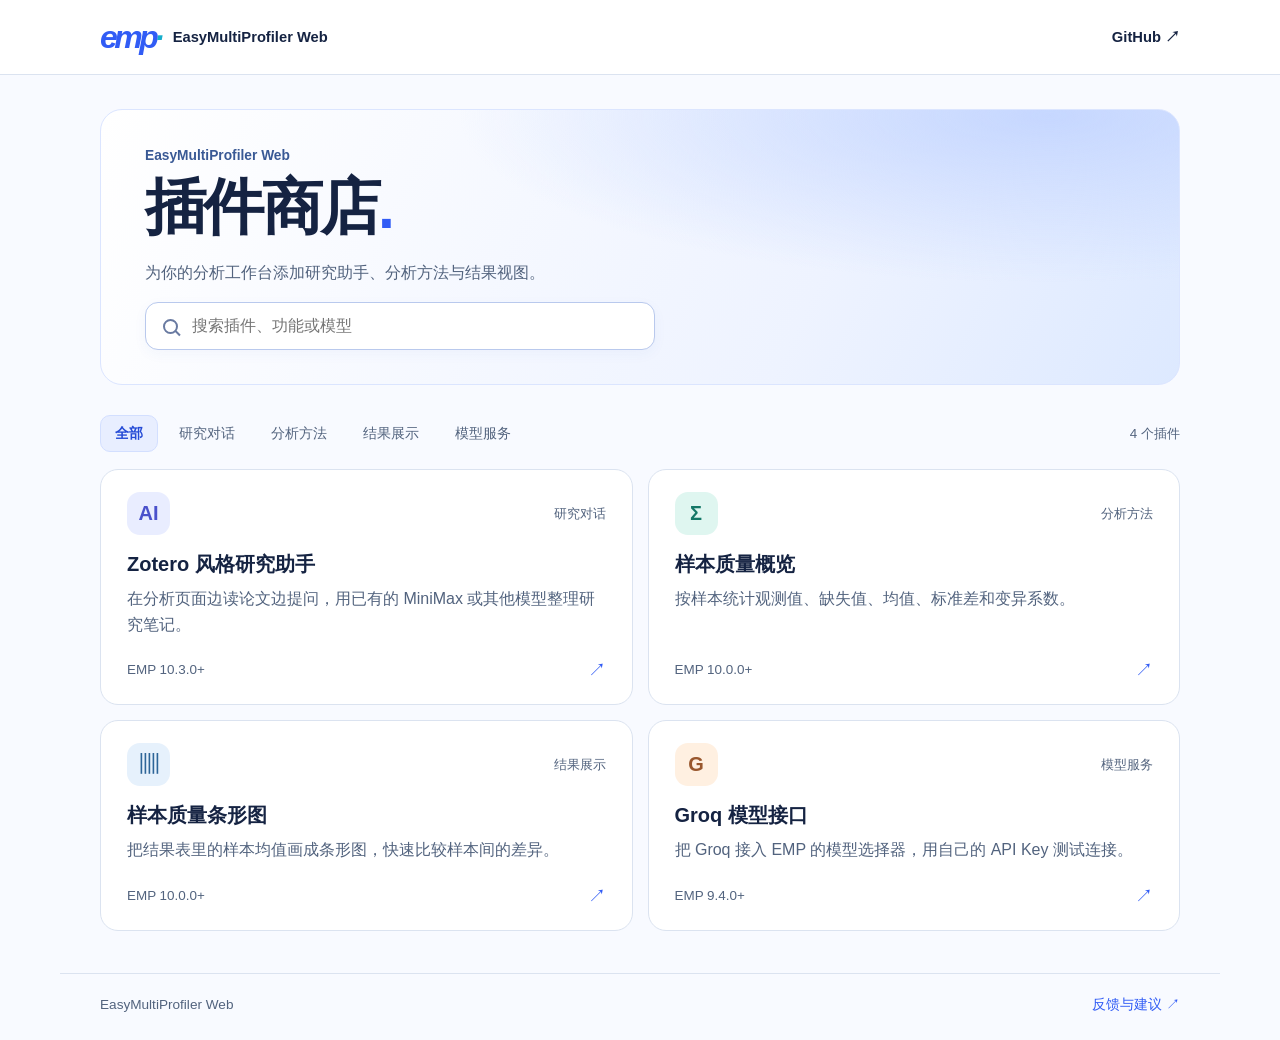
==== index.html @ 1d755b8f "Launch the EMP Web plugin store with four downloadable plugins" ====
<!doctype html>
<html lang="zh-CN"><head><meta charset="utf-8"><meta name="viewport" content="width=device-width, initial-scale=1"><meta name="description" content="浏览、筛选和下载 EasyMultiProfiler Web 插件。"><title>插件商店 · EMP Web</title><link rel="stylesheet" href="./store.css"></head>
<body><header><nav aria-label="主导航"><a class="brand" href="./index.html"><b>emp<span>·</span></b><span>EasyMultiProfiler Web</span></a><a class="repo" href="https://github.com/xielab2017/EasyMultiProfiler-Web-Plugins">GitHub ↗</a></nav></header><main><section class="intro"><div class="eyebrow">EasyMultiProfiler Web</div><h1>插件商店<span>.</span></h1><p>为你的分析工作台添加研究助手、分析方法与结果视图。</p><form role="search" onsubmit="return false"><span aria-hidden="true" class="magnifier"></span><input type="search" id="search" aria-label="搜索插件" placeholder="搜索插件、功能或模型"></form></section><section class="list" aria-label="插件目录"><div class="toolbar"><div class="filters" aria-label="插件类型"><button type="button" aria-pressed="true" data-filter="全部">全部</button><button type="button" aria-pressed="false" data-filter="研究对话">研究对话</button><button type="button" aria-pressed="false" data-filter="分析方法">分析方法</button><button type="button" aria-pressed="false" data-filter="结果展示">结果展示</button><button type="button" aria-pressed="false" data-filter="模型服务">模型服务</button></div><span id="count" role="status">4 个插件</span></div><div class="grid"><article class="card" data-kind="研究对话" data-search="zotero-style-chat Zotero 风格研究助手 · Research Chat"><div class="meta"><span class="icon icon-0" aria-hidden="true">AI</span><span>研究对话</span></div><h2><a href="examples/zotero-style-chat/">Zotero 风格研究助手</a></h2><p>在分析页面边读论文边提问，用已有的 MiniMax 或其他模型整理研究笔记。</p><div class="cardfoot"><span>EMP 10.3.0+</span><span aria-hidden="true">↗</span></div></article><article class="card" data-kind="分析方法" data-search="sample-quality Sample quality summary"><div class="meta"><span class="icon icon-1" aria-hidden="true">Σ</span><span>分析方法</span></div><h2><a href="examples/sample-quality/">样本质量概览</a></h2><p>按样本统计观测值、缺失值、均值、标准差和变异系数。</p><div class="cardfoot"><span>EMP 10.0.0+</span><span aria-hidden="true">↗</span></div></article><article class="card" data-kind="结果展示" data-search="quality-bars Sample quality bars"><div class="meta"><span class="icon icon-2" aria-hidden="true">▥</span><span>结果展示</span></div><h2><a href="examples/quality-bars/">样本质量条形图</a></h2><p>把结果表里的样本均值画成条形图，快速比较样本间的差异。</p><div class="cardfoot"><span>EMP 10.0.0+</span><span aria-hidden="true">↗</span></div></article><article class="card" data-kind="模型服务" data-search="groq Groq"><div class="meta"><span class="icon icon-3" aria-hidden="true">G</span><span>模型服务</span></div><h2><a href="ai-providers/groq/">Groq 模型接口</a></h2><p>把 Groq 接入 EMP 的模型选择器，用自己的 API Key 测试连接。</p><div class="cardfoot"><span>EMP 9.4.0+</span><span aria-hidden="true">↗</span></div></article></div><p id="empty" hidden>没有匹配的插件。请尝试其他关键词或类型。</p></section><script src="store.js" defer></script></main><footer><span>EasyMultiProfiler Web</span><a href="https://github.com/xielab2017/EasyMultiProfiler-Web-Plugins/issues" class="">反馈与建议 ↗</a></footer></body></html>
---- store.css ----
:root{color-scheme:light;--blue:#315cf5;--ink:#152342;--muted:#52637e;--line:#dbe3f0;font-family:Inter,-apple-system,BlinkMacSystemFont,"PingFang SC","Microsoft YaHei",sans-serif;color:var(--ink);background:#f8faff}
*{box-sizing:border-box}body{margin:0}a{color:var(--blue);text-decoration:none}a:hover{text-decoration:underline}a:focus-visible,button:focus-visible,input:focus-visible{outline:3px solid #416bff;outline-offset:4px}header{background:#fff;border-bottom:1px solid var(--line)}nav,main,footer{max-width:1160px;margin:auto;padding:0 40px}nav{min-height:74px;display:flex;align-items:center;justify-content:space-between}.brand{display:flex;align-items:center;gap:12px;color:var(--ink);font-size:.92rem;font-weight:650}.brand b{font:800 italic 2rem/.9 Arial,sans-serif;color:var(--blue);letter-spacing:-.11em}.brand b span{color:#16aecc}.repo,.source,.back a{font-size:.92rem;font-weight:600}.repo{color:var(--ink)}.intro{margin-top:34px;padding:38px 44px 34px;border:1px solid #dbe5ff;border-radius:22px;background:radial-gradient(ellipse at 88% 2%,#c6d7ff 0%,transparent 44%),linear-gradient(115deg,#fff 0%,#eef3ff 66%,#dde9ff 100%)}.eyebrow{color:#395995;font-size:.86rem;font-weight:650;margin:0 0 10px}.intro h1,.detail h1{margin:0;font-weight:740;letter-spacing:-.045em}.intro h1{font-size:clamp(2.4rem,5vw,3.8rem);line-height:1.15}.intro h1 span{color:var(--blue)}.intro p,.lead{color:var(--muted);line-height:1.7}.intro form{max-width:510px;display:flex;align-items:center;gap:12px;background:#fff;border:1px solid #b9c9ed;border-radius:13px;padding:0 17px;box-shadow:0 4px 14px #2e54b80b}.intro input{width:100%;min-height:46px;border:0;background:none;font:inherit;color:inherit}.magnifier{display:inline-block;position:relative;width:15px;height:15px;flex:none;border:2px solid #697aa1;border-radius:50%}.magnifier:after{content:"";position:absolute;width:7px;height:2px;background:#697aa1;transform:rotate(45deg);right:-5px;bottom:-2px}.toolbar,.meta,.cardfoot,.detailhead,.facts,footer{display:flex;align-items:center}.toolbar{justify-content:space-between;margin:30px 0 17px;gap:12px}.filters{display:flex;flex-wrap:wrap;gap:6px}.filters button{padding:8px 14px;border:1px solid transparent;background:transparent;color:var(--muted);font:inherit;font-size:.9rem;border-radius:10px;cursor:pointer}.filters button[aria-pressed=true]{background:#e8eeff;border-color:#d3dfff;color:#254bd6;font-weight:650}#count{color:var(--muted);white-space:nowrap;font-size:.84rem}.grid{display:grid;grid-template-columns:repeat(2,minmax(0,1fr));gap:15px}.card,.detail,.guide{background:white;border:1px solid var(--line);border-radius:18px;padding:22px 26px}.card{display:flex;flex-direction:column;position:relative;transition:border-color .15s,box-shadow .15s}.card:hover,.card:focus-within{border-color:#aabcf6;box-shadow:0 5px 22px #243b7710}.card h2{font-size:1.25rem;margin:16px 0 0}.card h2 a{color:var(--ink)}.card h2 a:after{content:"";position:absolute;inset:0;border-radius:18px}.meta,.cardfoot{justify-content:space-between;color:var(--muted);font-size:.84rem}.icon{height:43px;width:43px;display:grid;place-items:center;font:700 1.25rem Inter,Arial,sans-serif;border-radius:13px}.icon-0{background:#e9edff;color:#4a51cb}.icon-1{background:#dff6f0;color:#147867}.icon-2{background:#e6f1fc;color:#2d6598}.icon-3{background:#fff0e1;color:#99572d}.card p{color:var(--muted);line-height:1.6;margin:8px 0 20px}.cardfoot{margin-top:auto}.cardfoot span:last-child{color:var(--blue);font-size:1.15rem}footer{justify-content:space-between;border-top:1px solid var(--line);margin-top:42px;padding-top:22px;padding-bottom:26px;font-size:.85rem;color:var(--muted)}.back{margin:24px 0}.detail{background:linear-gradient(118deg,#fff,#eef3ff);padding:32px}.detailhead{gap:16px}.detailhead .icon{width:56px;height:56px}.detail h1{font-size:clamp(1.6rem,4vw,2.5rem)}.facts{gap:16px;margin:18px 0;color:var(--muted);font-size:.9rem}.primary{display:inline-block;padding:12px 18px;background:var(--blue);border-radius:10px;color:white;font-weight:bold}.source{margin-left:12px}.guide{margin-top:20px;line-height:1.75}.guide h2{font-size:1.15rem;margin:18px 0 6px}.guide h2:first-child{margin-top:0}.guide ol{padding-left:1.6em}.guide p,.guide li{color:var(--muted)}.guide li{padding:4px 0}[hidden]{display:none!important}@media(max-width:650px){nav,main,footer{padding-inline:16px}nav{min-height:60px}.intro{padding:26px 20px;margin-top:16px}.toolbar{align-items:flex-start;flex-direction:column;margin-top:20px}.filters{gap:2px}.filters button{padding:7px 9px}.grid{grid-template-columns:1fr}.card,.guide,.detail{padding:19px}.brand{font-size:.8rem}.source{display:inline-block;margin-top:8px}footer{gap:10px}}
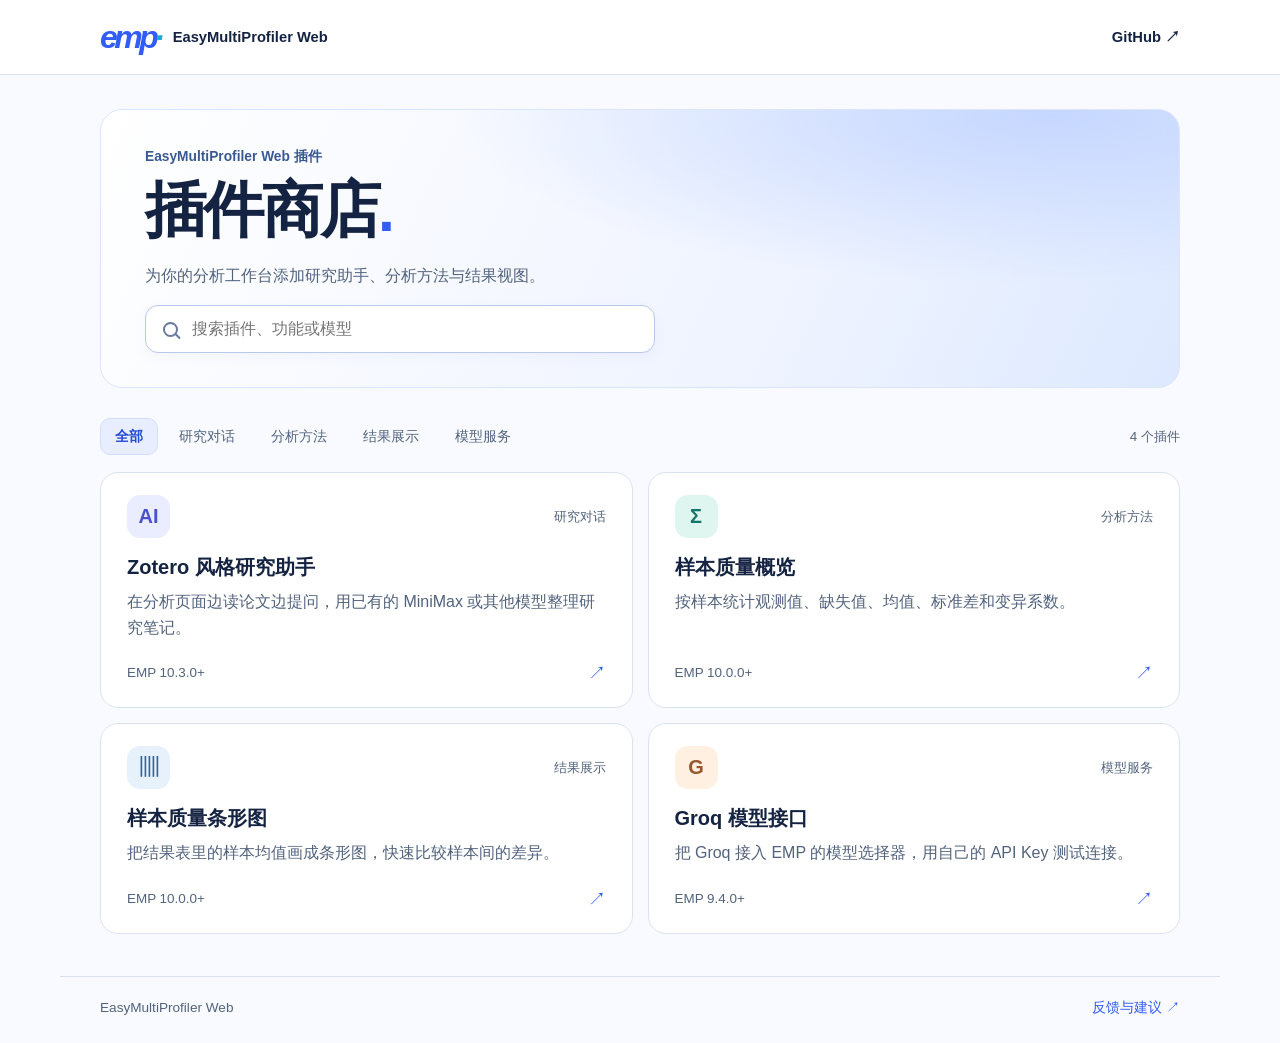
==== commit 6fed89d2: "Link plugin pages to EMP installation and publish the verified catalog" ====
--- a/index.html
+++ b/index.html
@@ -1,3 +1,3 @@
 <!doctype html>
-<html lang="zh-CN"><head><meta charset="utf-8"><meta name="viewport" content="width=device-width, initial-scale=1"><meta name="description" content="浏览、筛选和下载 EasyMultiProfiler Web 插件。"><title>插件商店 · EMP Web</title><link rel="stylesheet" href="./store.css"></head>
-<body><header><nav aria-label="主导航"><a class="brand" href="./index.html"><b>emp<span>·</span></b><span>EasyMultiProfiler Web</span></a><a class="repo" href="https://github.com/xielab2017/EasyMultiProfiler-Web-Plugins">GitHub ↗</a></nav></header><main><section class="intro"><div class="eyebrow">EasyMultiProfiler Web</div><h1>插件商店<span>.</span></h1><p>为你的分析工作台添加研究助手、分析方法与结果视图。</p><form role="search" onsubmit="return false"><span aria-hidden="true" class="magnifier"></span><input type="search" id="search" aria-label="搜索插件" placeholder="搜索插件、功能或模型"></form></section><section class="list" aria-label="插件目录"><div class="toolbar"><div class="filters" aria-label="插件类型"><button type="button" aria-pressed="true" data-filter="全部">全部</button><button type="button" aria-pressed="false" data-filter="研究对话">研究对话</button><button type="button" aria-pressed="false" data-filter="分析方法">分析方法</button><button type="button" aria-pressed="false" data-filter="结果展示">结果展示</button><button type="button" aria-pressed="false" data-filter="模型服务">模型服务</button></div><span id="count" role="status">4 个插件</span></div><div class="grid"><article class="card" data-kind="研究对话" data-search="zotero-style-chat Zotero 风格研究助手 · Research Chat"><div class="meta"><span class="icon icon-0" aria-hidden="true">AI</span><span>研究对话</span></div><h2><a href="examples/zotero-style-chat/">Zotero 风格研究助手</a></h2><p>在分析页面边读论文边提问，用已有的 MiniMax 或其他模型整理研究笔记。</p><div class="cardfoot"><span>EMP 10.3.0+</span><span aria-hidden="true">↗</span></div></article><article class="card" data-kind="分析方法" data-search="sample-quality Sample quality summary"><div class="meta"><span class="icon icon-1" aria-hidden="true">Σ</span><span>分析方法</span></div><h2><a href="examples/sample-quality/">样本质量概览</a></h2><p>按样本统计观测值、缺失值、均值、标准差和变异系数。</p><div class="cardfoot"><span>EMP 10.0.0+</span><span aria-hidden="true">↗</span></div></article><article class="card" data-kind="结果展示" data-search="quality-bars Sample quality bars"><div class="meta"><span class="icon icon-2" aria-hidden="true">▥</span><span>结果展示</span></div><h2><a href="examples/quality-bars/">样本质量条形图</a></h2><p>把结果表里的样本均值画成条形图，快速比较样本间的差异。</p><div class="cardfoot"><span>EMP 10.0.0+</span><span aria-hidden="true">↗</span></div></article><article class="card" data-kind="模型服务" data-search="groq Groq"><div class="meta"><span class="icon icon-3" aria-hidden="true">G</span><span>模型服务</span></div><h2><a href="ai-providers/groq/">Groq 模型接口</a></h2><p>把 Groq 接入 EMP 的模型选择器，用自己的 API Key 测试连接。</p><div class="cardfoot"><span>EMP 9.4.0+</span><span aria-hidden="true">↗</span></div></article></div><p id="empty" hidden>没有匹配的插件。请尝试其他关键词或类型。</p></section><script src="store.js" defer></script></main><footer><span>EasyMultiProfiler Web</span><a href="https://github.com/xielab2017/EasyMultiProfiler-Web-Plugins/issues" class="">反馈与建议 ↗</a></footer></body></html>+<html lang="zh-CN"><head><meta charset="utf-8"><meta name="viewport" content="width=device-width, initial-scale=1"><meta name="description" content="浏览、筛选和下载 EasyMultiProfiler Web 插件。"><title>EasyMultiProfiler Web 插件 · EMP Web</title><link rel="stylesheet" href="./store.css"></head>
+<body><header><nav aria-label="主导航"><a class="brand" href="./index.html"><b>emp<span>·</span></b><span>EasyMultiProfiler Web</span></a><a class="repo" href="https://github.com/xielab2017/EasyMultiProfiler-Web-Plugins">GitHub ↗</a></nav></header><main><section class="intro"><div class="eyebrow">EasyMultiProfiler Web 插件</div><h1>插件商店<span>.</span></h1><p>为你的分析工作台添加研究助手、分析方法与结果视图。</p><form role="search" onsubmit="return false"><span aria-hidden="true" class="magnifier"></span><input type="search" id="search" aria-label="搜索插件" placeholder="搜索插件、功能或模型"></form></section><section class="list" aria-label="插件目录"><div class="toolbar"><div class="filters" aria-label="插件类型"><button type="button" aria-pressed="true" data-filter="全部">全部</button><button type="button" aria-pressed="false" data-filter="研究对话">研究对话</button><button type="button" aria-pressed="false" data-filter="分析方法">分析方法</button><button type="button" aria-pressed="false" data-filter="结果展示">结果展示</button><button type="button" aria-pressed="false" data-filter="模型服务">模型服务</button></div><span id="count" role="status">4 个插件</span></div><div class="grid"><article class="card" data-kind="研究对话" data-search="zotero-style-chat Zotero 风格研究助手 · Research Chat"><div class="meta"><span class="icon icon-0" aria-hidden="true">AI</span><span>研究对话</span></div><h2><a href="examples/zotero-style-chat/">Zotero 风格研究助手</a></h2><p>在分析页面边读论文边提问，用已有的 MiniMax 或其他模型整理研究笔记。</p><div class="cardfoot"><span>EMP 10.3.0+</span><span aria-hidden="true">↗</span></div></article><article class="card" data-kind="分析方法" data-search="sample-quality Sample quality summary"><div class="meta"><span class="icon icon-1" aria-hidden="true">Σ</span><span>分析方法</span></div><h2><a href="examples/sample-quality/">样本质量概览</a></h2><p>按样本统计观测值、缺失值、均值、标准差和变异系数。</p><div class="cardfoot"><span>EMP 10.0.0+</span><span aria-hidden="true">↗</span></div></article><article class="card" data-kind="结果展示" data-search="quality-bars Sample quality bars"><div class="meta"><span class="icon icon-2" aria-hidden="true">▥</span><span>结果展示</span></div><h2><a href="examples/quality-bars/">样本质量条形图</a></h2><p>把结果表里的样本均值画成条形图，快速比较样本间的差异。</p><div class="cardfoot"><span>EMP 10.0.0+</span><span aria-hidden="true">↗</span></div></article><article class="card" data-kind="模型服务" data-search="groq Groq"><div class="meta"><span class="icon icon-3" aria-hidden="true">G</span><span>模型服务</span></div><h2><a href="ai-providers/groq/">Groq 模型接口</a></h2><p>把 Groq 接入 EMP 的模型选择器，用自己的 API Key 测试连接。</p><div class="cardfoot"><span>EMP 9.4.0+</span><span aria-hidden="true">↗</span></div></article></div><p id="empty" hidden>没有匹配的插件。请尝试其他关键词或类型。</p></section><script src="store.js" defer></script></main><footer><span>EasyMultiProfiler Web</span><a href="https://github.com/xielab2017/EasyMultiProfiler-Web-Plugins/issues" class="">反馈与建议 ↗</a></footer></body></html>
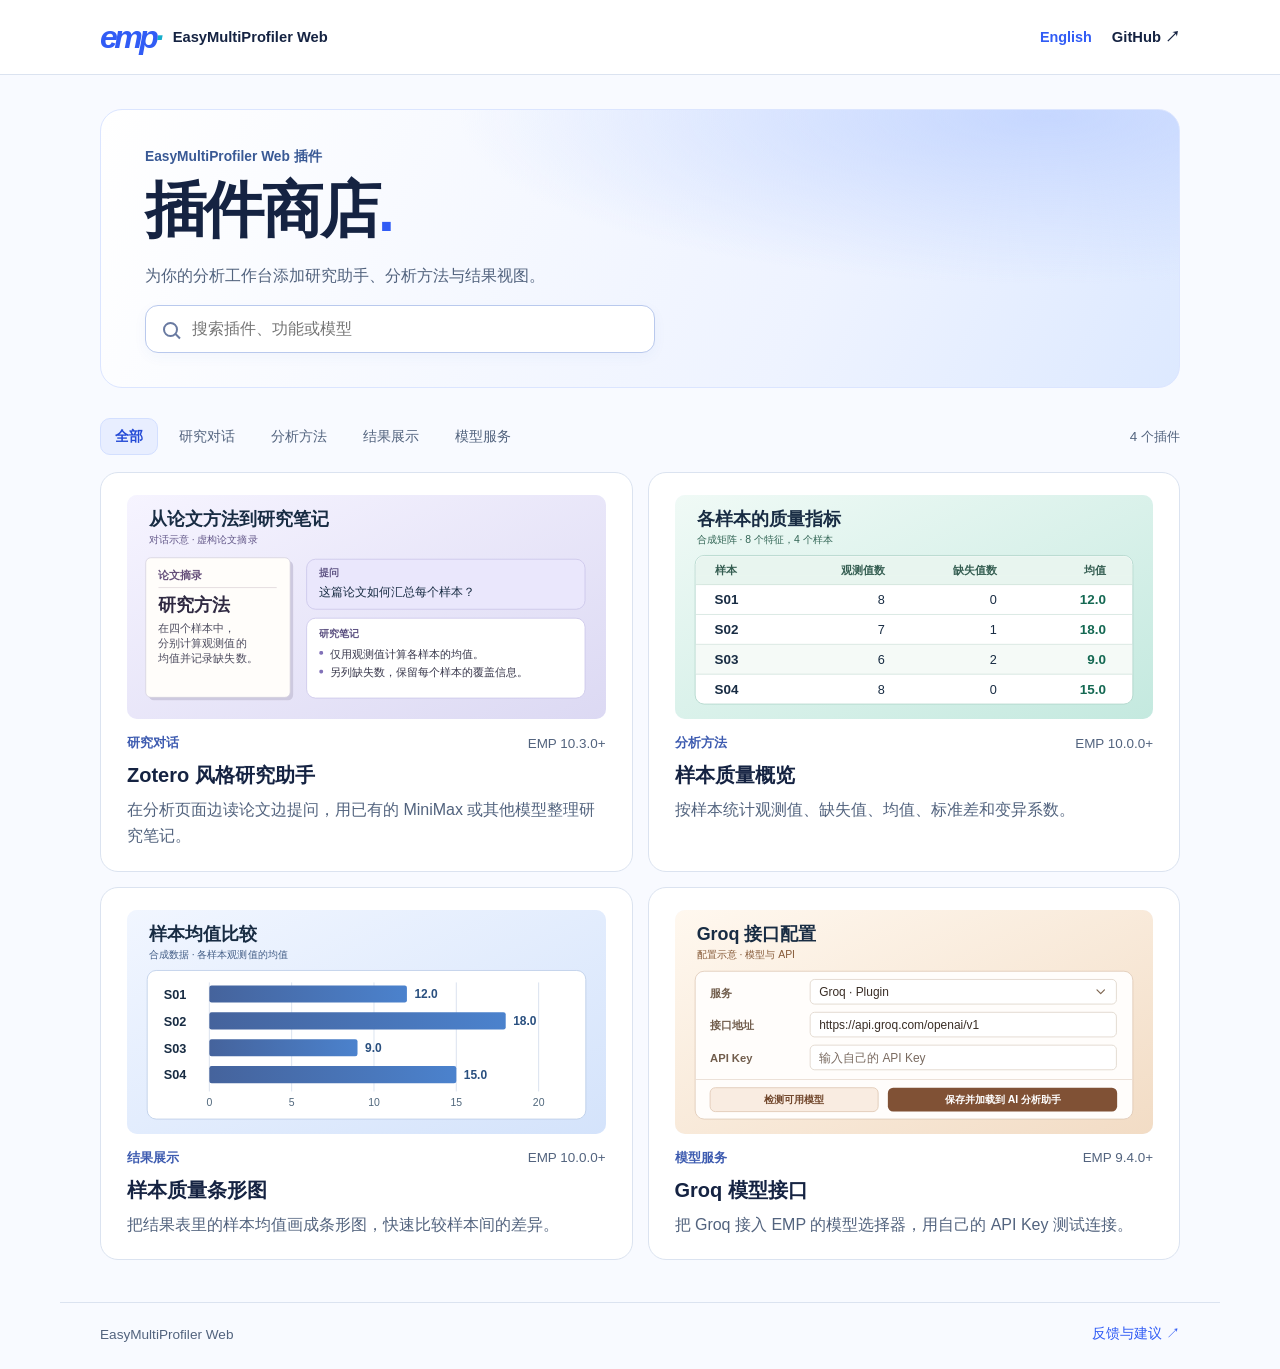
==== commit d2e67897: "Publish bilingual plugin pages and eight illustrated previews" ====
--- a/index.html
+++ b/index.html
@@ -1,3 +1,4 @@
 <!doctype html>
-<html lang="zh-CN"><head><meta charset="utf-8"><meta name="viewport" content="width=device-width, initial-scale=1"><meta name="description" content="浏览、筛选和下载 EasyMultiProfiler Web 插件。"><title>EasyMultiProfiler Web 插件 · EMP Web</title><link rel="stylesheet" href="./store.css"></head>
-<body><header><nav aria-label="主导航"><a class="brand" href="./index.html"><b>emp<span>·</span></b><span>EasyMultiProfiler Web</span></a><a class="repo" href="https://github.com/xielab2017/EasyMultiProfiler-Web-Plugins">GitHub ↗</a></nav></header><main><section class="intro"><div class="eyebrow">EasyMultiProfiler Web 插件</div><h1>插件商店<span>.</span></h1><p>为你的分析工作台添加研究助手、分析方法与结果视图。</p><form role="search" onsubmit="return false"><span aria-hidden="true" class="magnifier"></span><input type="search" id="search" aria-label="搜索插件" placeholder="搜索插件、功能或模型"></form></section><section class="list" aria-label="插件目录"><div class="toolbar"><div class="filters" aria-label="插件类型"><button type="button" aria-pressed="true" data-filter="全部">全部</button><button type="button" aria-pressed="false" data-filter="研究对话">研究对话</button><button type="button" aria-pressed="false" data-filter="分析方法">分析方法</button><button type="button" aria-pressed="false" data-filter="结果展示">结果展示</button><button type="button" aria-pressed="false" data-filter="模型服务">模型服务</button></div><span id="count" role="status">4 个插件</span></div><div class="grid"><article class="card" data-kind="研究对话" data-search="zotero-style-chat Zotero 风格研究助手 · Research Chat"><div class="meta"><span class="icon icon-0" aria-hidden="true">AI</span><span>研究对话</span></div><h2><a href="examples/zotero-style-chat/">Zotero 风格研究助手</a></h2><p>在分析页面边读论文边提问，用已有的 MiniMax 或其他模型整理研究笔记。</p><div class="cardfoot"><span>EMP 10.3.0+</span><span aria-hidden="true">↗</span></div></article><article class="card" data-kind="分析方法" data-search="sample-quality Sample quality summary"><div class="meta"><span class="icon icon-1" aria-hidden="true">Σ</span><span>分析方法</span></div><h2><a href="examples/sample-quality/">样本质量概览</a></h2><p>按样本统计观测值、缺失值、均值、标准差和变异系数。</p><div class="cardfoot"><span>EMP 10.0.0+</span><span aria-hidden="true">↗</span></div></article><article class="card" data-kind="结果展示" data-search="quality-bars Sample quality bars"><div class="meta"><span class="icon icon-2" aria-hidden="true">▥</span><span>结果展示</span></div><h2><a href="examples/quality-bars/">样本质量条形图</a></h2><p>把结果表里的样本均值画成条形图，快速比较样本间的差异。</p><div class="cardfoot"><span>EMP 10.0.0+</span><span aria-hidden="true">↗</span></div></article><article class="card" data-kind="模型服务" data-search="groq Groq"><div class="meta"><span class="icon icon-3" aria-hidden="true">G</span><span>模型服务</span></div><h2><a href="ai-providers/groq/">Groq 模型接口</a></h2><p>把 Groq 接入 EMP 的模型选择器，用自己的 API Key 测试连接。</p><div class="cardfoot"><span>EMP 9.4.0+</span><span aria-hidden="true">↗</span></div></article></div><p id="empty" hidden>没有匹配的插件。请尝试其他关键词或类型。</p></section><script src="store.js" defer></script></main><footer><span>EasyMultiProfiler Web</span><a href="https://github.com/xielab2017/EasyMultiProfiler-Web-Plugins/issues" class="">反馈与建议 ↗</a></footer></body></html>+<html lang="zh-CN"><head><meta charset="utf-8"><meta name="viewport" content="width=device-width, initial-scale=1"><meta name="description" content="为你的分析工作台添加研究助手、分析方法与结果视图。"><title>EasyMultiProfiler Web 插件 · EMP Web</title><link rel="stylesheet" href="store.css"></head>
+<body><header><nav aria-label="主导航"><a class="brand" href="index.html"><b>emp<span>·</span></b><span>EasyMultiProfiler Web</span></a><div class="navlinks"><a class="language" hreflang="en" href="en/index.html" lang="en">English</a> <a href="https://github.com/xielab2017/EasyMultiProfiler-Web-Plugins" class="repo">GitHub ↗</a></div></nav></header><main><section class="intro"><div class="eyebrow">EasyMultiProfiler Web 插件</div><h1>插件商店<span>.</span></h1><p>为你的分析工作台添加研究助手、分析方法与结果视图。</p><form role="search" onsubmit="return false"><span aria-hidden="true" class="magnifier"></span><input type="search" id="search" aria-label="搜索插件" placeholder="搜索插件、功能或模型"></form></section>
+<section class="list" aria-label="插件目录"><div class="toolbar"><div class="filters" aria-label="插件类型"><button type="button" aria-pressed="true" data-filter="-1">全部</button><button type="button" aria-pressed="false" data-filter="0">研究对话</button><button type="button" aria-pressed="false" data-filter="1">分析方法</button><button type="button" aria-pressed="false" data-filter="2">结果展示</button><button type="button" aria-pressed="false" data-filter="3">模型服务</button></div><span id="count" role="status">4 个插件</span></div><div class="grid"><article class="card" data-kind="0" data-search="zotero-style-chat Zotero 风格研究助手 Zotero-style research chat 在分析页面边读论文边提问，用已有的 MiniMax 或其他模型整理研究笔记。 Read papers alongside your analysis. Use an existing MiniMax or other model connection to turn a question into a research note."><img class="plugin-preview" loading="lazy" src="assets/previews/zotero-style-chat-zh.svg" alt="研究对话示意，展示方法提问与研究笔记。"><div class="meta"><span>研究对话</span><span>EMP 10.3.0+</span></div><h2><a href="examples/zotero-style-chat/index.html" class="">Zotero 风格研究助手</a></h2><p>在分析页面边读论文边提问，用已有的 MiniMax 或其他模型整理研究笔记。</p></article><article class="card" data-kind="1" data-search="sample-quality 样本质量概览 Sample quality summary 按样本统计观测值、缺失值、均值、标准差和变异系数。 Calculate observed and missing values, mean, standard deviation and coefficient of variation for each sample."><img class="plugin-preview" loading="lazy" src="assets/previews/sample-quality-zh.svg" alt="合成样本的质量统计表示例。"><div class="meta"><span>分析方法</span><span>EMP 10.0.0+</span></div><h2><a href="examples/sample-quality/index.html" class="">样本质量概览</a></h2><p>按样本统计观测值、缺失值、均值、标准差和变异系数。</p></article><article class="card" data-kind="2" data-search="quality-bars 样本质量条形图 Sample quality bars 把结果表里的样本均值画成条形图，快速比较样本间的差异。 Compare sample means from an existing result table in a bar chart."><img class="plugin-preview" loading="lazy" src="assets/previews/quality-bars-zh.svg" alt="用与质量统计表相同的合成样本展示均值。"><div class="meta"><span>结果展示</span><span>EMP 10.0.0+</span></div><h2><a href="examples/quality-bars/index.html" class="">样本质量条形图</a></h2><p>把结果表里的样本均值画成条形图，快速比较样本间的差异。</p></article><article class="card" data-kind="3" data-search="groq Groq 模型接口 Groq model provider 把 Groq 接入 EMP 的模型选择器，用自己的 API Key 测试连接。 Add Groq to the EMP model selector and test the connection with your own API key."><img class="plugin-preview" loading="lazy" src="assets/previews/groq-zh.svg" alt="Groq 模型配置与连接操作示意。"><div class="meta"><span>模型服务</span><span>EMP 9.4.0+</span></div><h2><a href="ai-providers/groq/index.html" class="">Groq 模型接口</a></h2><p>把 Groq 接入 EMP 的模型选择器，用自己的 API Key 测试连接。</p></article></div><p id="empty" hidden>没有匹配的插件。请尝试其他关键词或类型。</p></section><script src="store.js" defer></script></main><footer><span>EasyMultiProfiler Web</span><a href="https://github.com/xielab2017/EasyMultiProfiler-Web-Plugins/issues" class="">反馈与建议 ↗</a></footer></body></html>
--- a/store.css
+++ b/store.css
@@ -1,2 +1,3 @@
 :root{color-scheme:light;--blue:#315cf5;--ink:#152342;--muted:#52637e;--line:#dbe3f0;font-family:Inter,-apple-system,BlinkMacSystemFont,"PingFang SC","Microsoft YaHei",sans-serif;color:var(--ink);background:#f8faff}
 *{box-sizing:border-box}body{margin:0}a{color:var(--blue);text-decoration:none}a:hover{text-decoration:underline}a:focus-visible,button:focus-visible,input:focus-visible{outline:3px solid #416bff;outline-offset:4px}header{background:#fff;border-bottom:1px solid var(--line)}nav,main,footer{max-width:1160px;margin:auto;padding:0 40px}nav{min-height:74px;display:flex;align-items:center;justify-content:space-between}.brand{display:flex;align-items:center;gap:12px;color:var(--ink);font-size:.92rem;font-weight:650}.brand b{font:800 italic 2rem/.9 Arial,sans-serif;color:var(--blue);letter-spacing:-.11em}.brand b span{color:#16aecc}.repo,.source,.back a{font-size:.92rem;font-weight:600}.repo{color:var(--ink)}.intro{margin-top:34px;padding:38px 44px 34px;border:1px solid #dbe5ff;border-radius:22px;background:radial-gradient(ellipse at 88% 2%,#c6d7ff 0%,transparent 44%),linear-gradient(115deg,#fff 0%,#eef3ff 66%,#dde9ff 100%)}.eyebrow{color:#395995;font-size:.86rem;font-weight:650;margin:0 0 10px}.intro h1,.detail h1{margin:0;font-weight:740;letter-spacing:-.045em}.intro h1{font-size:clamp(2.4rem,5vw,3.8rem);line-height:1.15}.intro h1 span{color:var(--blue)}.intro p,.lead{color:var(--muted);line-height:1.7}.intro form{max-width:510px;display:flex;align-items:center;gap:12px;background:#fff;border:1px solid #b9c9ed;border-radius:13px;padding:0 17px;box-shadow:0 4px 14px #2e54b80b}.intro input{width:100%;min-height:46px;border:0;background:none;font:inherit;color:inherit}.magnifier{display:inline-block;position:relative;width:15px;height:15px;flex:none;border:2px solid #697aa1;border-radius:50%}.magnifier:after{content:"";position:absolute;width:7px;height:2px;background:#697aa1;transform:rotate(45deg);right:-5px;bottom:-2px}.toolbar,.meta,.cardfoot,.detailhead,.facts,footer{display:flex;align-items:center}.toolbar{justify-content:space-between;margin:30px 0 17px;gap:12px}.filters{display:flex;flex-wrap:wrap;gap:6px}.filters button{padding:8px 14px;border:1px solid transparent;background:transparent;color:var(--muted);font:inherit;font-size:.9rem;border-radius:10px;cursor:pointer}.filters button[aria-pressed=true]{background:#e8eeff;border-color:#d3dfff;color:#254bd6;font-weight:650}#count{color:var(--muted);white-space:nowrap;font-size:.84rem}.grid{display:grid;grid-template-columns:repeat(2,minmax(0,1fr));gap:15px}.card,.detail,.guide{background:white;border:1px solid var(--line);border-radius:18px;padding:22px 26px}.card{display:flex;flex-direction:column;position:relative;transition:border-color .15s,box-shadow .15s}.card:hover,.card:focus-within{border-color:#aabcf6;box-shadow:0 5px 22px #243b7710}.card h2{font-size:1.25rem;margin:16px 0 0}.card h2 a{color:var(--ink)}.card h2 a:after{content:"";position:absolute;inset:0;border-radius:18px}.meta,.cardfoot{justify-content:space-between;color:var(--muted);font-size:.84rem}.icon{height:43px;width:43px;display:grid;place-items:center;font:700 1.25rem Inter,Arial,sans-serif;border-radius:13px}.icon-0{background:#e9edff;color:#4a51cb}.icon-1{background:#dff6f0;color:#147867}.icon-2{background:#e6f1fc;color:#2d6598}.icon-3{background:#fff0e1;color:#99572d}.card p{color:var(--muted);line-height:1.6;margin:8px 0 20px}.cardfoot{margin-top:auto}.cardfoot span:last-child{color:var(--blue);font-size:1.15rem}footer{justify-content:space-between;border-top:1px solid var(--line);margin-top:42px;padding-top:22px;padding-bottom:26px;font-size:.85rem;color:var(--muted)}.back{margin:24px 0}.detail{background:linear-gradient(118deg,#fff,#eef3ff);padding:32px}.detailhead{gap:16px}.detailhead .icon{width:56px;height:56px}.detail h1{font-size:clamp(1.6rem,4vw,2.5rem)}.facts{gap:16px;margin:18px 0;color:var(--muted);font-size:.9rem}.primary{display:inline-block;padding:12px 18px;background:var(--blue);border-radius:10px;color:white;font-weight:bold}.source{margin-left:12px}.guide{margin-top:20px;line-height:1.75}.guide h2{font-size:1.15rem;margin:18px 0 6px}.guide h2:first-child{margin-top:0}.guide ol{padding-left:1.6em}.guide p,.guide li{color:var(--muted)}.guide li{padding:4px 0}[hidden]{display:none!important}@media(max-width:650px){nav,main,footer{padding-inline:16px}nav{min-height:60px}.intro{padding:26px 20px;margin-top:16px}.toolbar{align-items:flex-start;flex-direction:column;margin-top:20px}.filters{gap:2px}.filters button{padding:7px 9px}.grid{grid-template-columns:1fr}.card,.guide,.detail{padding:19px}.brand{font-size:.8rem}.source{display:inline-block;margin-top:8px}footer{gap:10px}}
+.navlinks{display:flex;align-items:center;gap:20px}.language{font-size:.9rem;font-weight:600}.card>.plugin-preview{margin:0 0 15px;width:100%;background:#f5f8ff;border-radius:10px}.card .meta span:first-child{color:#3d5bb0;font-weight:600}.card h2{margin-top:10px}.card p{margin-bottom:0}.guide figure{margin:12px 0 22px}.guide figure .plugin-preview{display:block;width:100%;max-width:760px}.guide figcaption{color:var(--muted);font-size:.86rem;margin-top:6px}.card .plugin-preview{aspect-ratio:32/15;object-fit:contain}.guide .plugin-preview{height:auto}.card h2 a:focus-visible:after{outline:3px solid var(--blue)}
